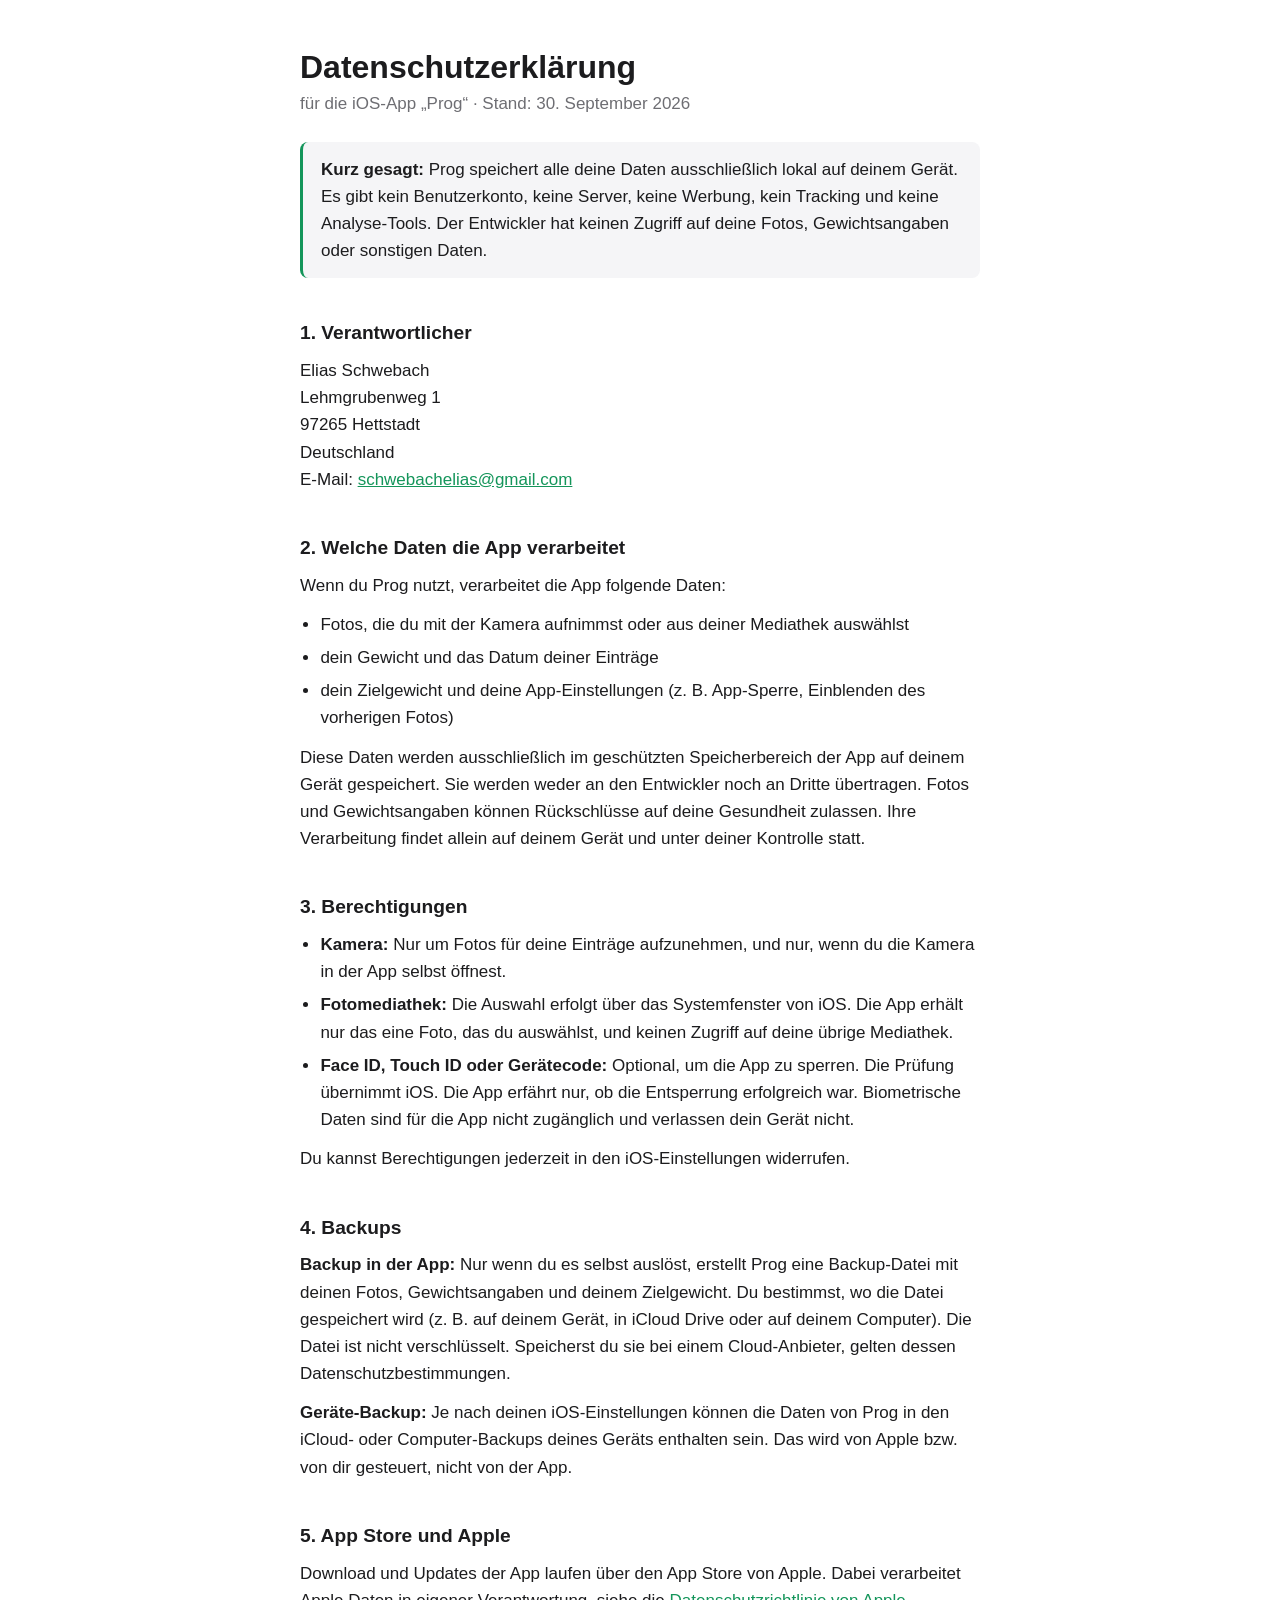
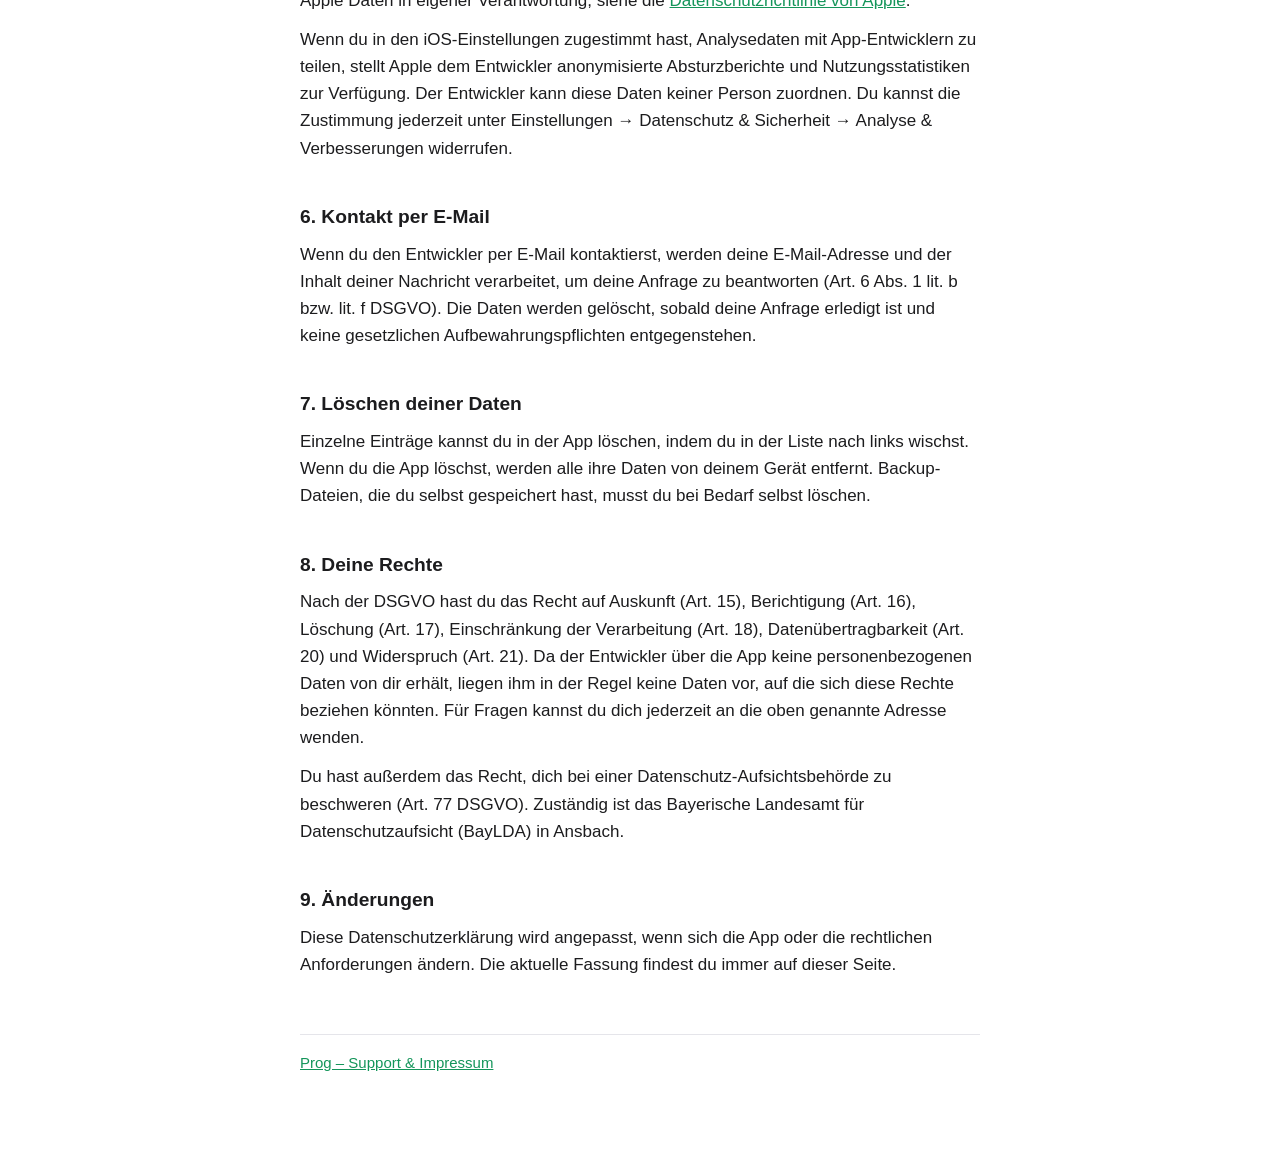
==== datenschutz.html @ 7cffd2a6 "Add support page, imprint and privacy policy for Prog Co-Authored-By: Claude Opus 5.5 <noreply@anthr" ====
<!doctype html>
<html lang="de">
<head>
  <meta charset="utf-8">
  <meta name="viewport" content="width=device-width, initial-scale=1">
  <title>Datenschutzerklärung – Prog</title>
  <link rel="stylesheet" href="style.css">
  <link rel="icon" href="icon.png">
</head>
<body>
<main>
  <h1>Datenschutzerklärung</h1>
  <p class="muted">für die iOS-App „Prog“ · Stand: 30. September 2026</p>

  <div class="summary">
    <strong>Kurz gesagt:</strong> Prog speichert alle deine Daten ausschließlich lokal auf deinem Gerät.
    Es gibt kein Benutzerkonto, keine Server, keine Werbung, kein Tracking und keine Analyse-Tools.
    Der Entwickler hat keinen Zugriff auf deine Fotos, Gewichtsangaben oder sonstigen Daten.
  </div>

  <h2>1. Verantwortlicher</h2>
  <address>
    Elias Schwebach<br>
    Lehmgrubenweg 1<br>
    97265 Hettstadt<br>
    Deutschland<br>
    E-Mail: <a href="mailto:schwebachelias@gmail.com">schwebachelias@gmail.com</a>
  </address>

  <h2>2. Welche Daten die App verarbeitet</h2>
  <p>Wenn du Prog nutzt, verarbeitet die App folgende Daten:</p>
  <ul>
    <li>Fotos, die du mit der Kamera aufnimmst oder aus deiner Mediathek auswählst</li>
    <li>dein Gewicht und das Datum deiner Einträge</li>
    <li>dein Zielgewicht und deine App-Einstellungen (z. B. App-Sperre, Einblenden des vorherigen Fotos)</li>
  </ul>
  <p>
    Diese Daten werden ausschließlich im geschützten Speicherbereich der App auf deinem Gerät gespeichert.
    Sie werden weder an den Entwickler noch an Dritte übertragen. Fotos und Gewichtsangaben können
    Rückschlüsse auf deine Gesundheit zulassen. Ihre Verarbeitung findet allein auf deinem Gerät und
    unter deiner Kontrolle statt.
  </p>

  <h2>3. Berechtigungen</h2>
  <ul>
    <li>
      <strong>Kamera:</strong> Nur um Fotos für deine Einträge aufzunehmen, und nur, wenn du die Kamera
      in der App selbst öffnest.
    </li>
    <li>
      <strong>Fotomediathek:</strong> Die Auswahl erfolgt über das Systemfenster von iOS. Die App erhält
      nur das eine Foto, das du auswählst, und keinen Zugriff auf deine übrige Mediathek.
    </li>
    <li>
      <strong>Face ID, Touch ID oder Gerätecode:</strong> Optional, um die App zu sperren. Die Prüfung
      übernimmt iOS. Die App erfährt nur, ob die Entsperrung erfolgreich war. Biometrische Daten sind
      für die App nicht zugänglich und verlassen dein Gerät nicht.
    </li>
  </ul>
  <p>Du kannst Berechtigungen jederzeit in den iOS-Einstellungen widerrufen.</p>

  <h2>4. Backups</h2>
  <p>
    <strong>Backup in der App:</strong> Nur wenn du es selbst auslöst, erstellt Prog eine Backup-Datei mit
    deinen Fotos, Gewichtsangaben und deinem Zielgewicht. Du bestimmst, wo die Datei gespeichert wird
    (z. B. auf deinem Gerät, in iCloud Drive oder auf deinem Computer). Die Datei ist nicht verschlüsselt.
    Speicherst du sie bei einem Cloud-Anbieter, gelten dessen Datenschutzbestimmungen.
  </p>
  <p>
    <strong>Geräte-Backup:</strong> Je nach deinen iOS-Einstellungen können die Daten von Prog in den
    iCloud- oder Computer-Backups deines Geräts enthalten sein. Das wird von Apple bzw. von dir gesteuert,
    nicht von der App.
  </p>

  <h2>5. App Store und Apple</h2>
  <p>
    Download und Updates der App laufen über den App Store von Apple. Dabei verarbeitet Apple Daten in
    eigener Verantwortung, siehe die
    <a href="https://www.apple.com/legal/privacy/">Datenschutzrichtlinie von Apple</a>.
  </p>
  <p>
    Wenn du in den iOS-Einstellungen zugestimmt hast, Analysedaten mit App-Entwicklern zu teilen, stellt
    Apple dem Entwickler anonymisierte Absturzberichte und Nutzungsstatistiken zur Verfügung. Der Entwickler
    kann diese Daten keiner Person zuordnen. Du kannst die Zustimmung jederzeit unter
    Einstellungen → Datenschutz &amp; Sicherheit → Analyse &amp; Verbesserungen widerrufen.
  </p>

  <h2>6. Kontakt per E-Mail</h2>
  <p>
    Wenn du den Entwickler per E-Mail kontaktierst, werden deine E-Mail-Adresse und der Inhalt deiner
    Nachricht verarbeitet, um deine Anfrage zu beantworten (Art. 6 Abs. 1 lit. b bzw. lit. f DSGVO).
    Die Daten werden gelöscht, sobald deine Anfrage erledigt ist und keine gesetzlichen Aufbewahrungspflichten
    entgegenstehen.
  </p>

  <h2>7. Löschen deiner Daten</h2>
  <p>
    Einzelne Einträge kannst du in der App löschen, indem du in der Liste nach links wischst. Wenn du die App
    löschst, werden alle ihre Daten von deinem Gerät entfernt. Backup-Dateien, die du selbst gespeichert hast,
    musst du bei Bedarf selbst löschen.
  </p>

  <h2>8. Deine Rechte</h2>
  <p>
    Nach der DSGVO hast du das Recht auf Auskunft (Art. 15), Berichtigung (Art. 16), Löschung (Art. 17),
    Einschränkung der Verarbeitung (Art. 18), Datenübertragbarkeit (Art. 20) und Widerspruch (Art. 21).
    Da der Entwickler über die App keine personenbezogenen Daten von dir erhält, liegen ihm in der Regel
    keine Daten vor, auf die sich diese Rechte beziehen könnten. Für Fragen kannst du dich jederzeit an die
    oben genannte Adresse wenden.
  </p>
  <p>
    Du hast außerdem das Recht, dich bei einer Datenschutz-Aufsichtsbehörde zu beschweren (Art. 77 DSGVO).
    Zuständig ist das Bayerische Landesamt für Datenschutzaufsicht (BayLDA) in Ansbach.
  </p>

  <h2>9. Änderungen</h2>
  <p>
    Diese Datenschutzerklärung wird angepasst, wenn sich die App oder die rechtlichen Anforderungen ändern.
    Die aktuelle Fassung findest du immer auf dieser Seite.
  </p>

  <footer class="muted">
    <a href="./">Prog – Support &amp; Impressum</a>
  </footer>
</main>
</body>
</html>
---- style.css ----
:root {
  color-scheme: light dark;
  --bg: #ffffff;
  --fg: #1c1c1e;
  --muted: #6e6e73;
  --accent: #14955a;
  --line: #e5e5ea;
  --card: #f5f5f7;
}

@media (prefers-color-scheme: dark) {
  :root {
    --bg: #0b0b0c;
    --fg: #f2f2f7;
    --muted: #a1a1a6;
    --accent: #4ade80;
    --line: #2c2c2e;
    --card: #1c1c1e;
  }
}

* { box-sizing: border-box; }

body {
  margin: 0;
  background: var(--bg);
  color: var(--fg);
  font: 17px/1.6 -apple-system, BlinkMacSystemFont, "Segoe UI", Roboto, Helvetica, Arial, sans-serif;
  -webkit-font-smoothing: antialiased;
}

main {
  max-width: 720px;
  margin: 0 auto;
  padding: 48px 20px 80px;
}

h1 {
  font-size: 2rem;
  line-height: 1.2;
  margin: 0 0 4px;
}

h2 {
  font-size: 1.2rem;
  margin: 40px 0 8px;
}

p, ul { margin: 0 0 12px; }
ul { padding-left: 1.2em; }
li { margin-bottom: 6px; }

a { color: var(--accent); }

.muted { color: var(--muted); }

.hero {
  display: flex;
  align-items: center;
  gap: 16px;
  margin-bottom: 24px;
}

.hero img {
  width: 72px;
  height: 72px;
  border-radius: 16px;
}

.summary {
  background: var(--card);
  border-left: 3px solid var(--accent);
  border-radius: 8px;
  padding: 14px 18px;
  margin: 24px 0;
}

address { font-style: normal; }

footer {
  border-top: 1px solid var(--line);
  margin-top: 56px;
  padding-top: 16px;
  font-size: 15px;
}
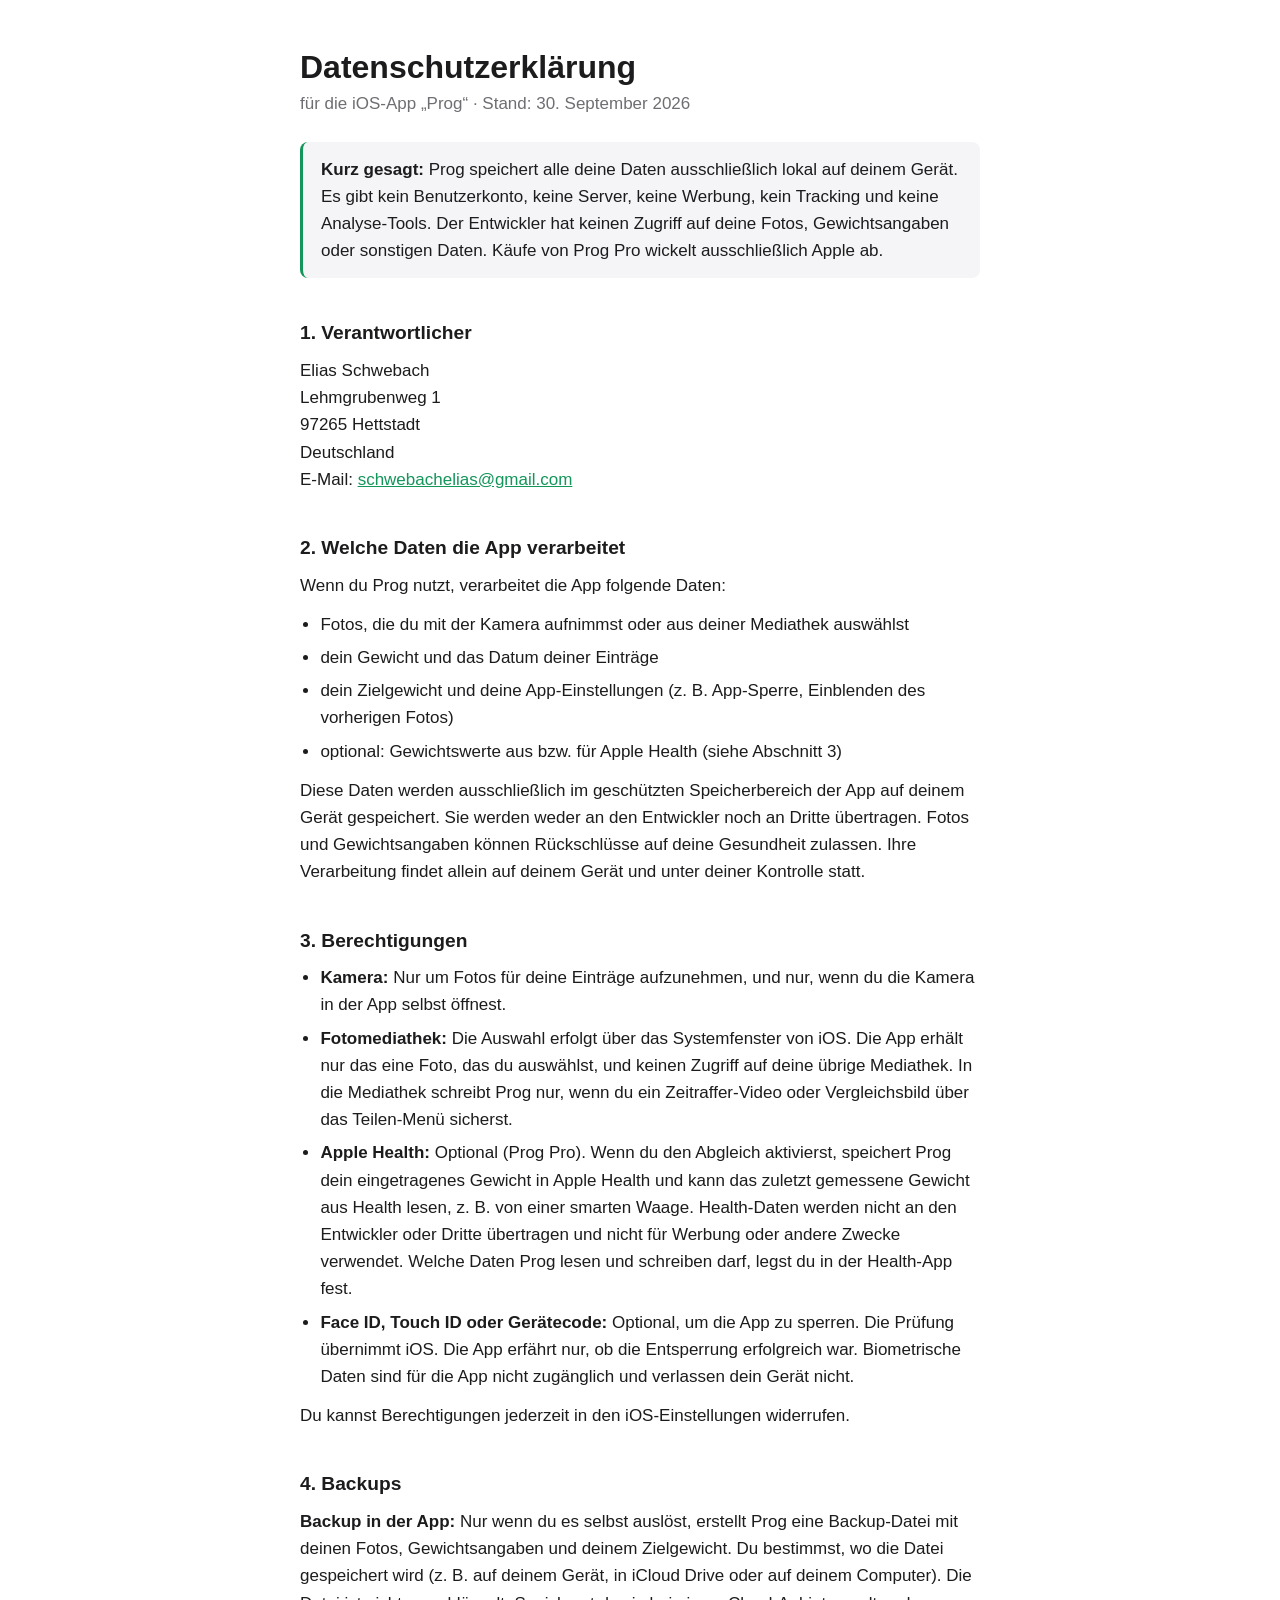
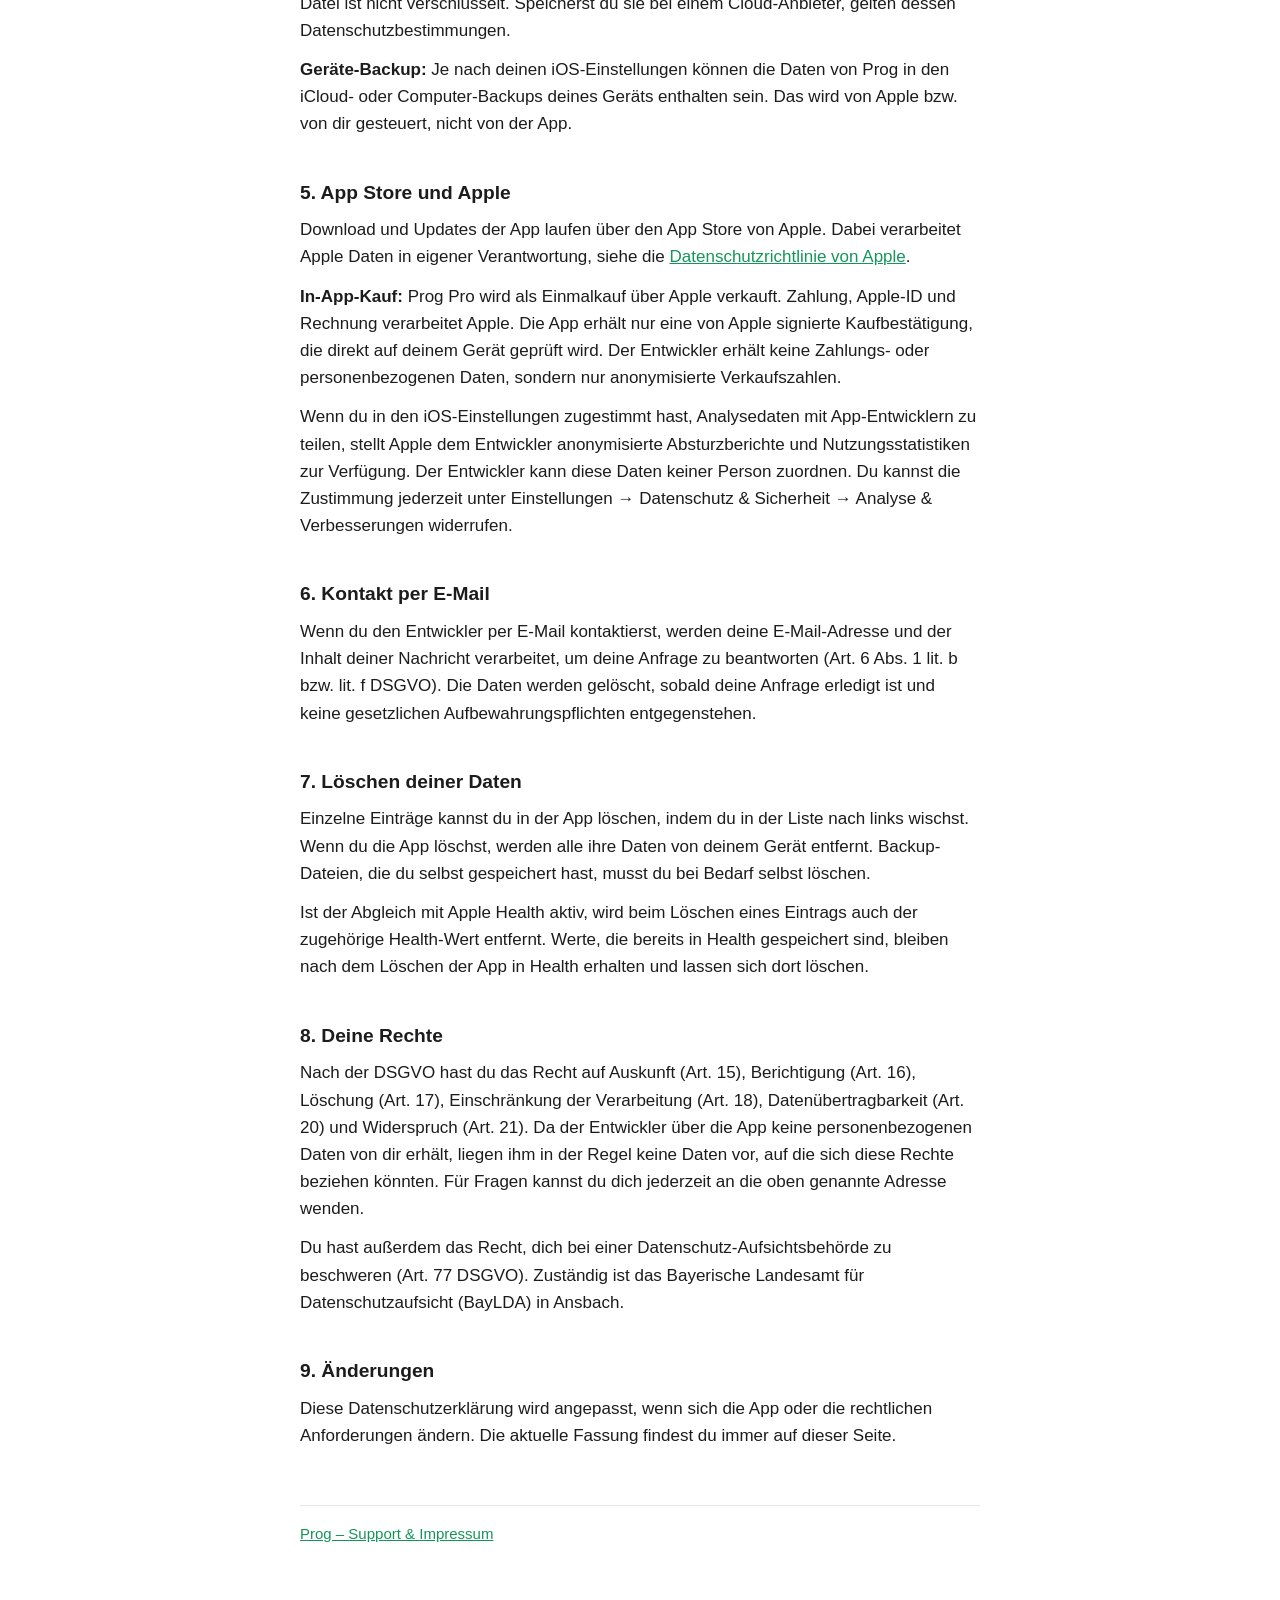
==== commit 92a64f60: "Cover in-app purchase, Apple Health and photo saving in privacy policy Co-Authored-By: Claude Opus 5" ====
--- a/datenschutz.html
+++ b/datenschutz.html
@@ -16,6 +16,7 @@
     <strong>Kurz gesagt:</strong> Prog speichert alle deine Daten ausschließlich lokal auf deinem Gerät.
     Es gibt kein Benutzerkonto, keine Server, keine Werbung, kein Tracking und keine Analyse-Tools.
     Der Entwickler hat keinen Zugriff auf deine Fotos, Gewichtsangaben oder sonstigen Daten.
+    Käufe von Prog Pro wickelt ausschließlich Apple ab.
   </div>
 
   <h2>1. Verantwortlicher</h2>
@@ -33,6 +34,7 @@
     <li>Fotos, die du mit der Kamera aufnimmst oder aus deiner Mediathek auswählst</li>
     <li>dein Gewicht und das Datum deiner Einträge</li>
     <li>dein Zielgewicht und deine App-Einstellungen (z. B. App-Sperre, Einblenden des vorherigen Fotos)</li>
+    <li>optional: Gewichtswerte aus bzw. für Apple Health (siehe Abschnitt 3)</li>
   </ul>
   <p>
     Diese Daten werden ausschließlich im geschützten Speicherbereich der App auf deinem Gerät gespeichert.
@@ -49,7 +51,15 @@
     </li>
     <li>
       <strong>Fotomediathek:</strong> Die Auswahl erfolgt über das Systemfenster von iOS. Die App erhält
-      nur das eine Foto, das du auswählst, und keinen Zugriff auf deine übrige Mediathek.
+      nur das eine Foto, das du auswählst, und keinen Zugriff auf deine übrige Mediathek. In die Mediathek
+      schreibt Prog nur, wenn du ein Zeitraffer-Video oder Vergleichsbild über das Teilen-Menü sicherst.
+    </li>
+    <li>
+      <strong>Apple Health:</strong> Optional (Prog Pro). Wenn du den Abgleich aktivierst, speichert Prog dein
+      eingetragenes Gewicht in Apple Health und kann das zuletzt gemessene Gewicht aus Health lesen, z. B. von
+      einer smarten Waage. Health-Daten werden nicht an den Entwickler oder Dritte übertragen und nicht für
+      Werbung oder andere Zwecke verwendet. Welche Daten Prog lesen und schreiben darf, legst du in der
+      Health-App fest.
     </li>
     <li>
       <strong>Face ID, Touch ID oder Gerätecode:</strong> Optional, um die App zu sperren. Die Prüfung
@@ -79,6 +89,12 @@
     <a href="https://www.apple.com/legal/privacy/">Datenschutzrichtlinie von Apple</a>.
   </p>
   <p>
+    <strong>In-App-Kauf:</strong> Prog Pro wird als Einmalkauf über Apple verkauft. Zahlung, Apple-ID und
+    Rechnung verarbeitet Apple. Die App erhält nur eine von Apple signierte Kaufbestätigung, die direkt auf
+    deinem Gerät geprüft wird. Der Entwickler erhält keine Zahlungs- oder personenbezogenen Daten, sondern
+    nur anonymisierte Verkaufszahlen.
+  </p>
+  <p>
     Wenn du in den iOS-Einstellungen zugestimmt hast, Analysedaten mit App-Entwicklern zu teilen, stellt
     Apple dem Entwickler anonymisierte Absturzberichte und Nutzungsstatistiken zur Verfügung. Der Entwickler
     kann diese Daten keiner Person zuordnen. Du kannst die Zustimmung jederzeit unter
@@ -98,6 +114,11 @@
     Einzelne Einträge kannst du in der App löschen, indem du in der Liste nach links wischst. Wenn du die App
     löschst, werden alle ihre Daten von deinem Gerät entfernt. Backup-Dateien, die du selbst gespeichert hast,
     musst du bei Bedarf selbst löschen.
+  </p>
+  <p>
+    Ist der Abgleich mit Apple Health aktiv, wird beim Löschen eines Eintrags auch der zugehörige Health-Wert
+    entfernt. Werte, die bereits in Health gespeichert sind, bleiben nach dem Löschen der App in Health erhalten
+    und lassen sich dort löschen.
   </p>
 
   <h2>8. Deine Rechte</h2>
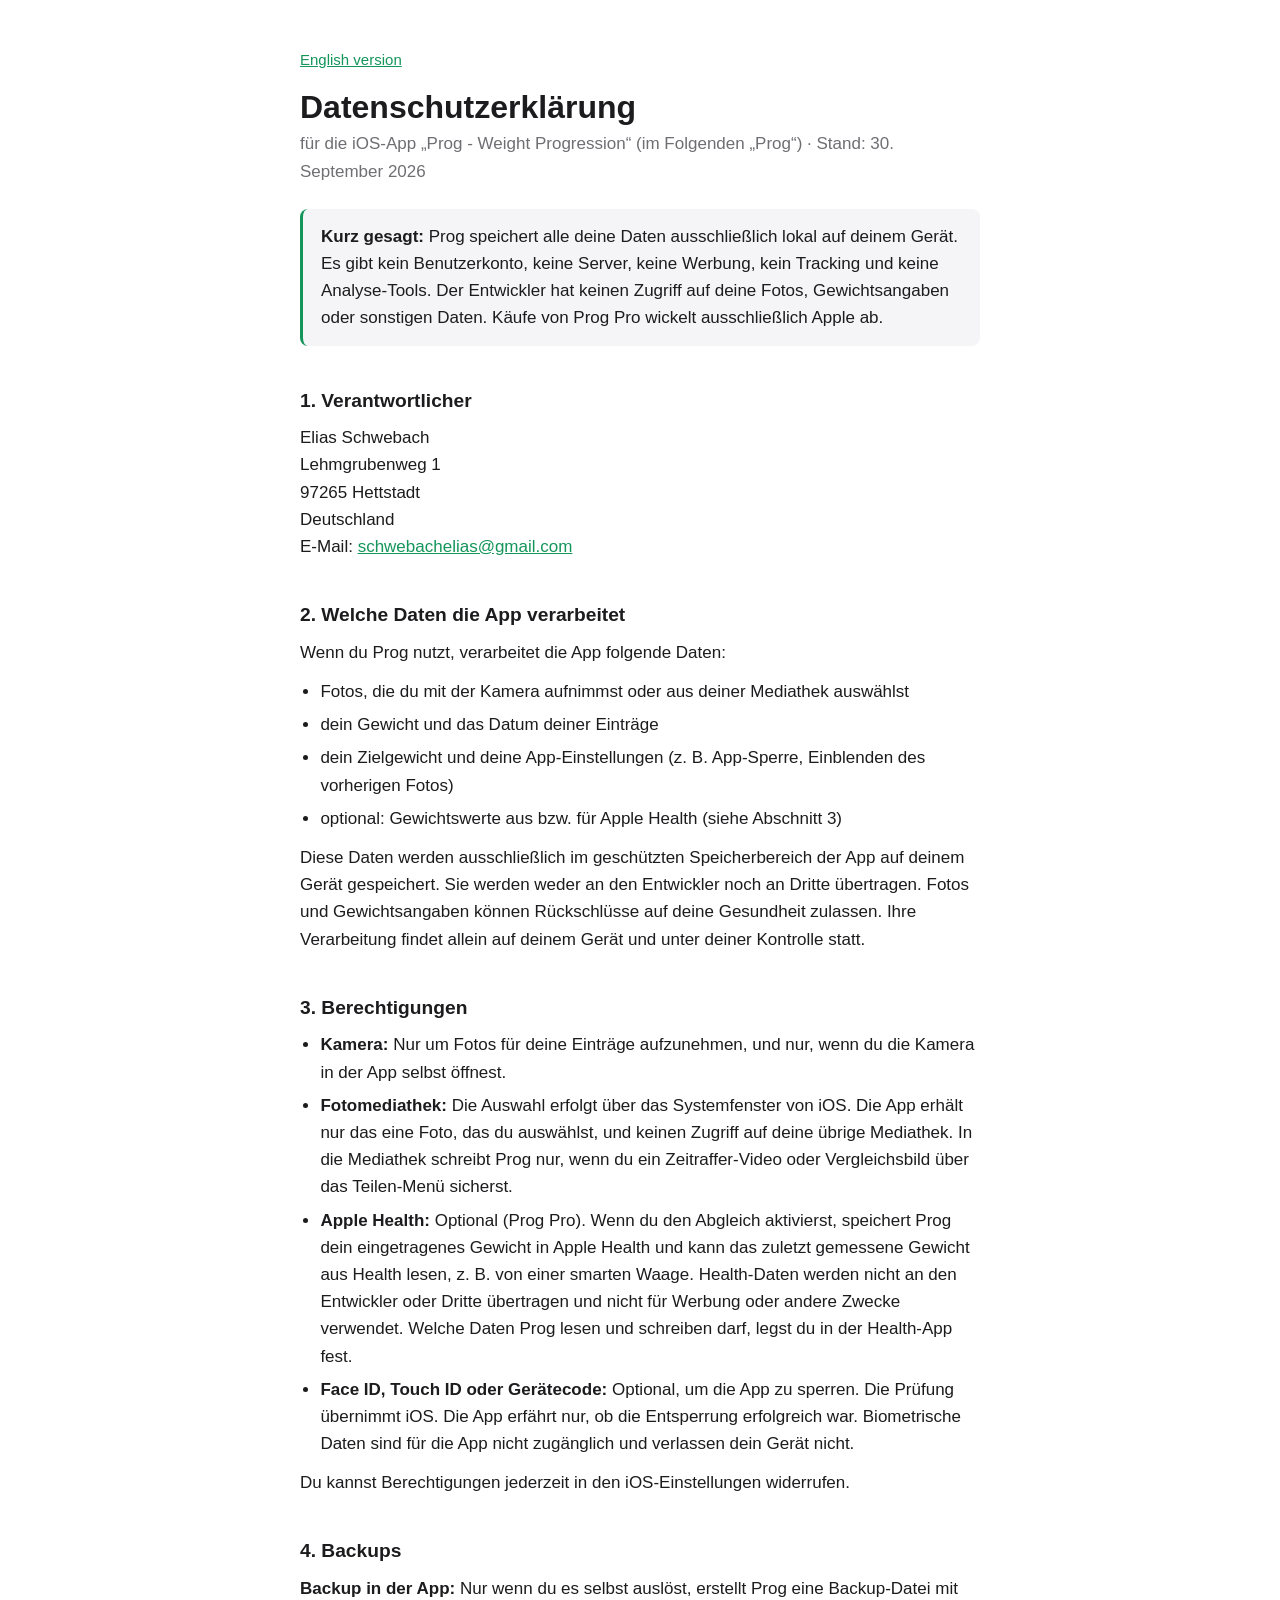
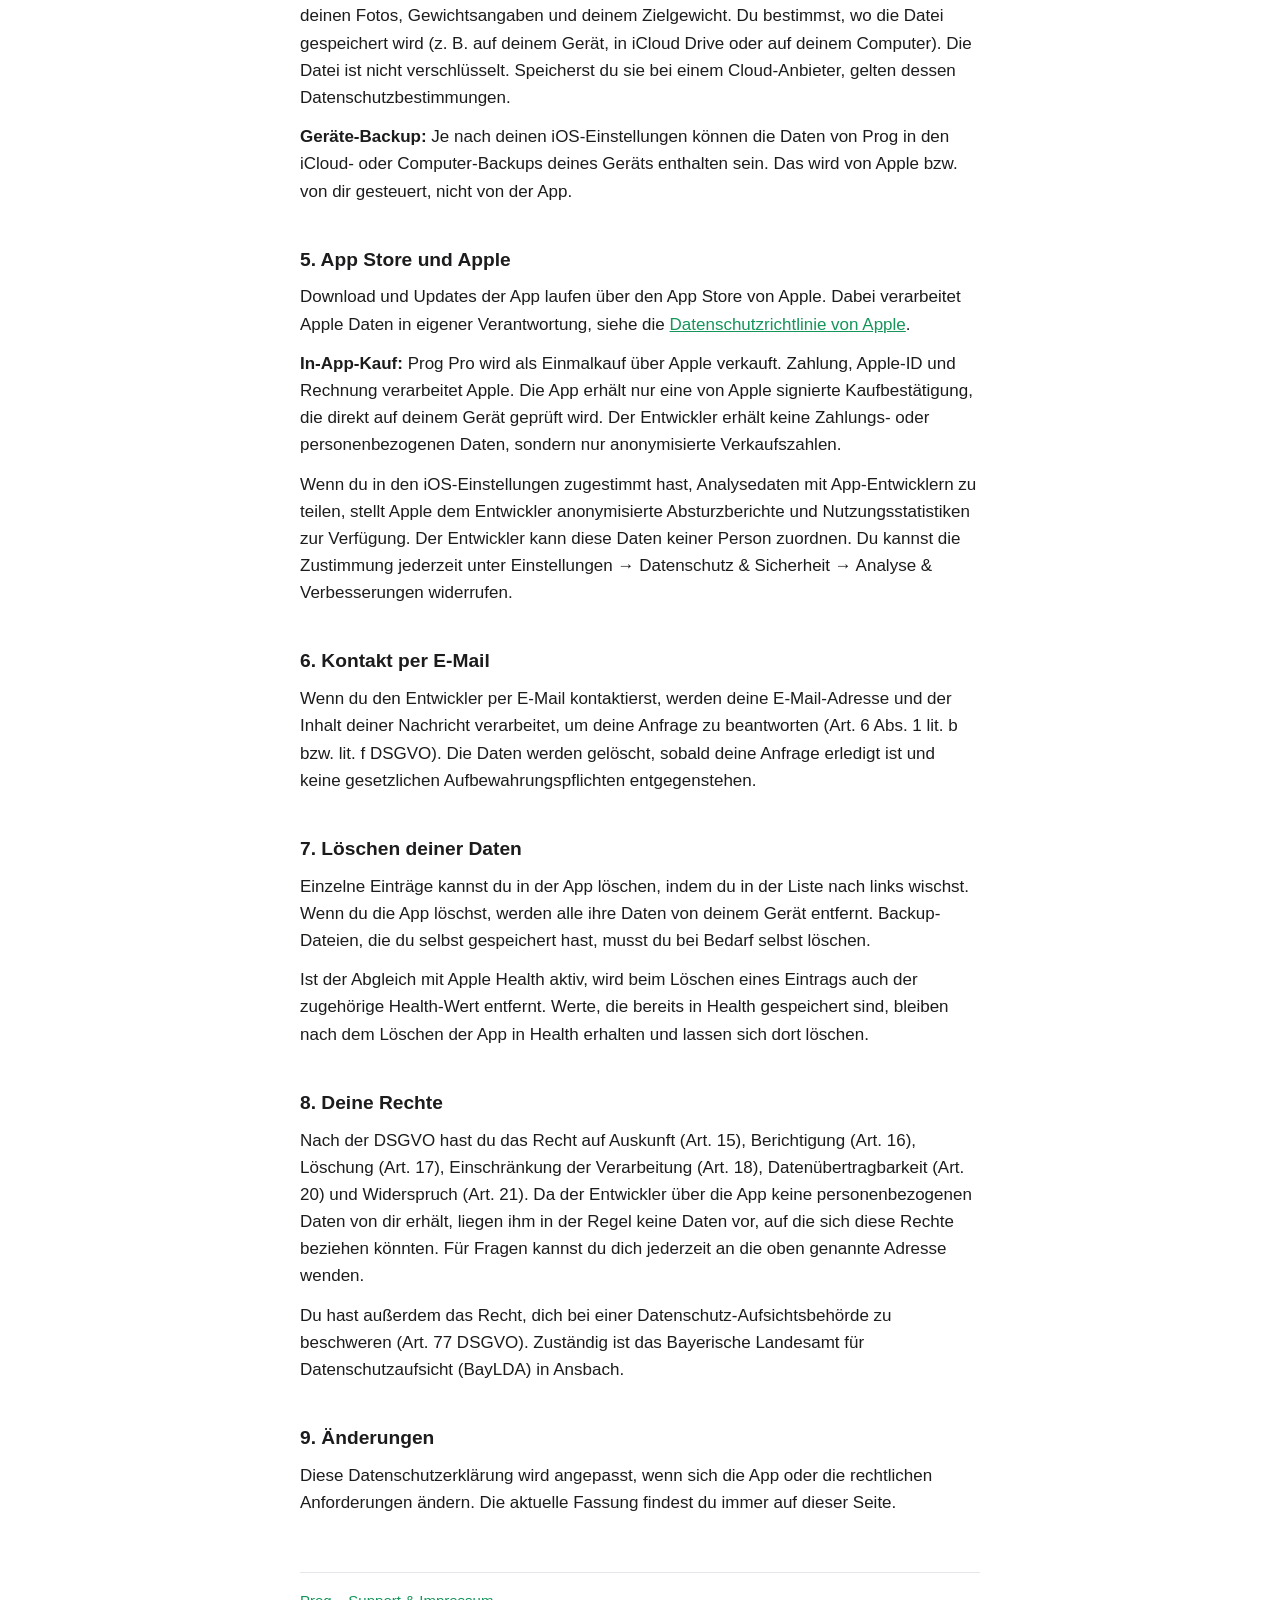
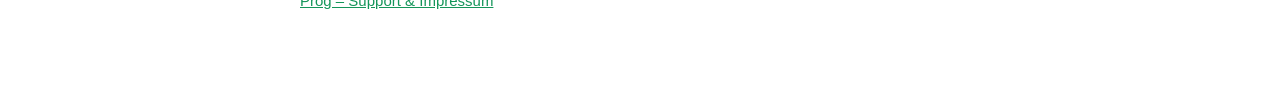
==== commit 28b5be1f: "Add English privacy policy and rename site to Prog - Weight Progression Support page is now English " ====
--- a/datenschutz.html
+++ b/datenschutz.html
@@ -3,14 +3,16 @@
 <head>
   <meta charset="utf-8">
   <meta name="viewport" content="width=device-width, initial-scale=1">
-  <title>Datenschutzerklärung – Prog</title>
+  <title>Datenschutzerklärung – Prog - Weight Progression</title>
   <link rel="stylesheet" href="style.css">
   <link rel="icon" href="icon.png">
 </head>
 <body>
 <main>
+  <p class="muted lang-switch"><a href="privacy.html" hreflang="en" lang="en">English version</a></p>
+
   <h1>Datenschutzerklärung</h1>
-  <p class="muted">für die iOS-App „Prog“ · Stand: 30. September 2026</p>
+  <p class="muted">für die iOS-App „Prog - Weight Progression“ (im Folgenden „Prog“) · Stand: 30. September 2026</p>
 
   <div class="summary">
     <strong>Kurz gesagt:</strong> Prog speichert alle deine Daten ausschließlich lokal auf deinem Gerät.
--- a/style.css
+++ b/style.css
@@ -54,6 +54,11 @@
 
 .muted { color: var(--muted); }
 
+.lang-switch {
+  font-size: 15px;
+  margin-bottom: 16px;
+}
+
 .hero {
   display: flex;
   align-items: center;
